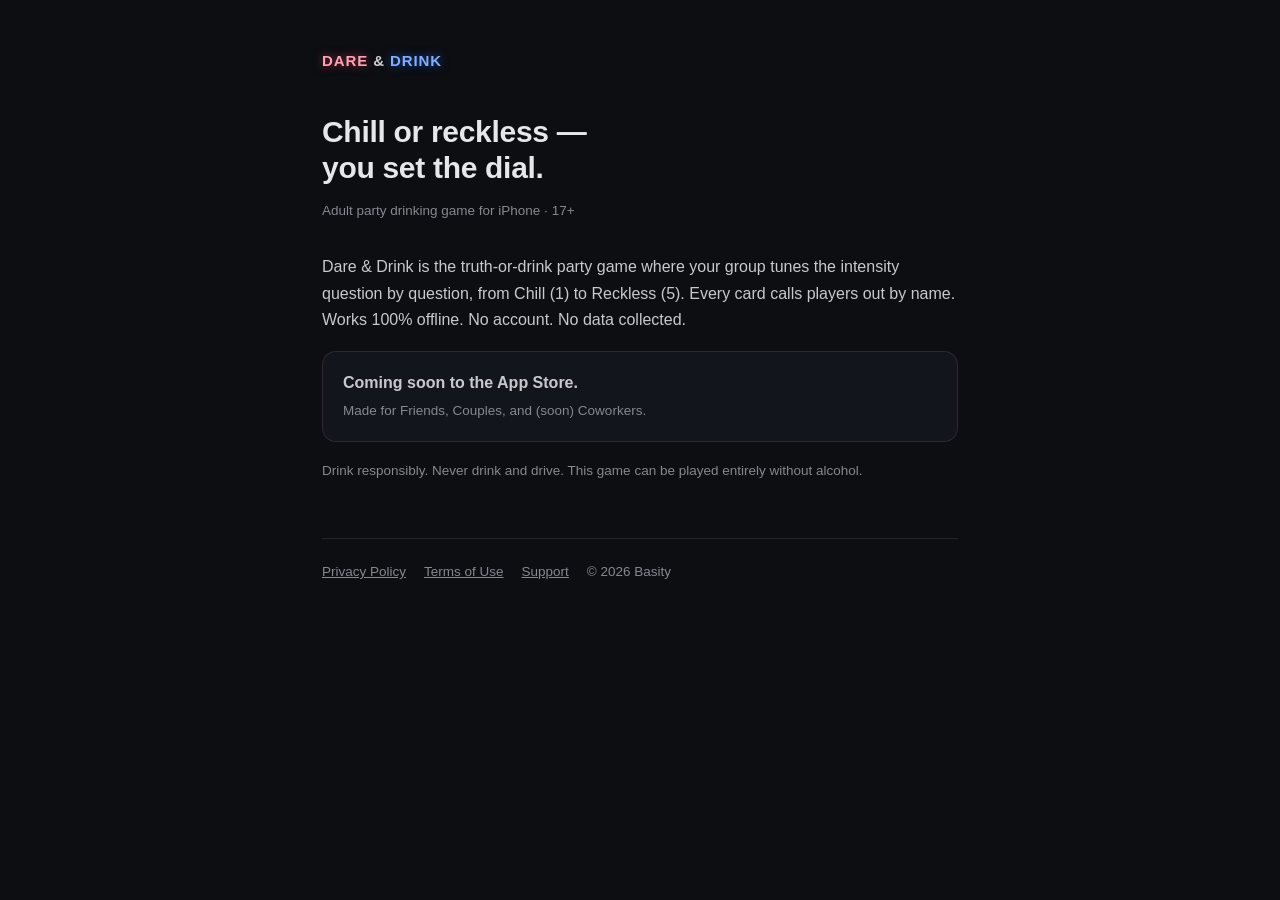
==== index.html @ f2ae45ce "site: privacy, terms, support pages" ====
<!doctype html>
<html lang="en">
<head>
<meta charset="utf-8">
<meta name="viewport" content="width=device-width, initial-scale=1">
<title>Dare &amp; Drink — Adult Party Drinking Game</title>
<meta name="description" content="The truth-or-drink party game where your group sets the dial, from Chill to Reckless. Works offline. No account, no data collected.">
<link rel="stylesheet" href="/_style.css">
</head>
<body>
<div class="wrap">
  <header class="site">
    <a class="brand" href="/"><span class="d">DARE</span> <span class="amp">&amp;</span> <span class="k">DRINK</span></a>
  </header>

  <h1>Chill or reckless —<br>you set the dial.</h1>
  <p class="meta">Adult party drinking game for iPhone · 17+</p>

  <p>Dare &amp; Drink is the truth-or-drink party game where your group tunes the
  intensity question by question, from Chill (1) to Reckless (5). Every card
  calls players out by name. Works 100% offline. No account. No data collected.</p>

  <div class="card">
    <p style="margin:0"><strong>Coming soon to the App Store.</strong><br>
    <span class="note">Made for Friends, Couples, and (soon) Coworkers.</span></p>
  </div>

  <p class="note">Drink responsibly. Never drink and drive. This game can be
  played entirely without alcohol.</p>

  <footer class="site">
    <a href="/privacy/">Privacy Policy</a>
    <a href="/terms/">Terms of Use</a>
    <a href="/support/">Support</a>
    <span>© 2026 Basity</span>
  </footer>
</div>
</body>
</html>
---- _style.css ----
/* Basity.net — shared style (Dare & Drink legal pages) */
:root { color-scheme: dark; }
* { box-sizing: border-box; }
body {
  margin: 0; background: #0c0e12; color: #e7e7e9;
  font: 16px/1.65 -apple-system, BlinkMacSystemFont, "Segoe UI", Roboto, sans-serif;
}
.wrap { max-width: 680px; margin: 0 auto; padding: 48px 22px 64px; }
header.site { margin-bottom: 40px; }
.brand { font-weight: 700; letter-spacing: .06em; font-size: 15px; text-decoration: none; }
.brand .d { color: #fea2b3; text-shadow: 0 0 10px rgba(245,61,104,.6); }
.brand .amp { color: rgba(255,255,255,.8); }
.brand .k { color: #83adff; text-shadow: 0 0 10px rgba(41,112,254,.6); }
h1 { font-size: 30px; line-height: 1.2; margin: 0 0 6px; letter-spacing: -.01em; }
.meta { color: #85888e; font-size: 13.5px; margin-bottom: 32px; }
h2 { font-size: 19px; margin: 34px 0 10px; }
p, li { color: #c9c9cd; }
li { margin: 6px 0; }
a { color: #9591eb; }
.card {
  background: #12151b; border: 1px solid rgba(55,58,65,.6);
  border-radius: 14px; padding: 18px 20px; margin: 18px 0;
}
footer.site {
  margin-top: 56px; padding-top: 22px; font-size: 13.5px; color: #85888e;
  border-top: 1px solid rgba(55,58,65,.5);
  display: flex; gap: 18px; flex-wrap: wrap;
}
footer.site a { color: #85888e; }
.note { font-size: 13.5px; color: #85888e; }
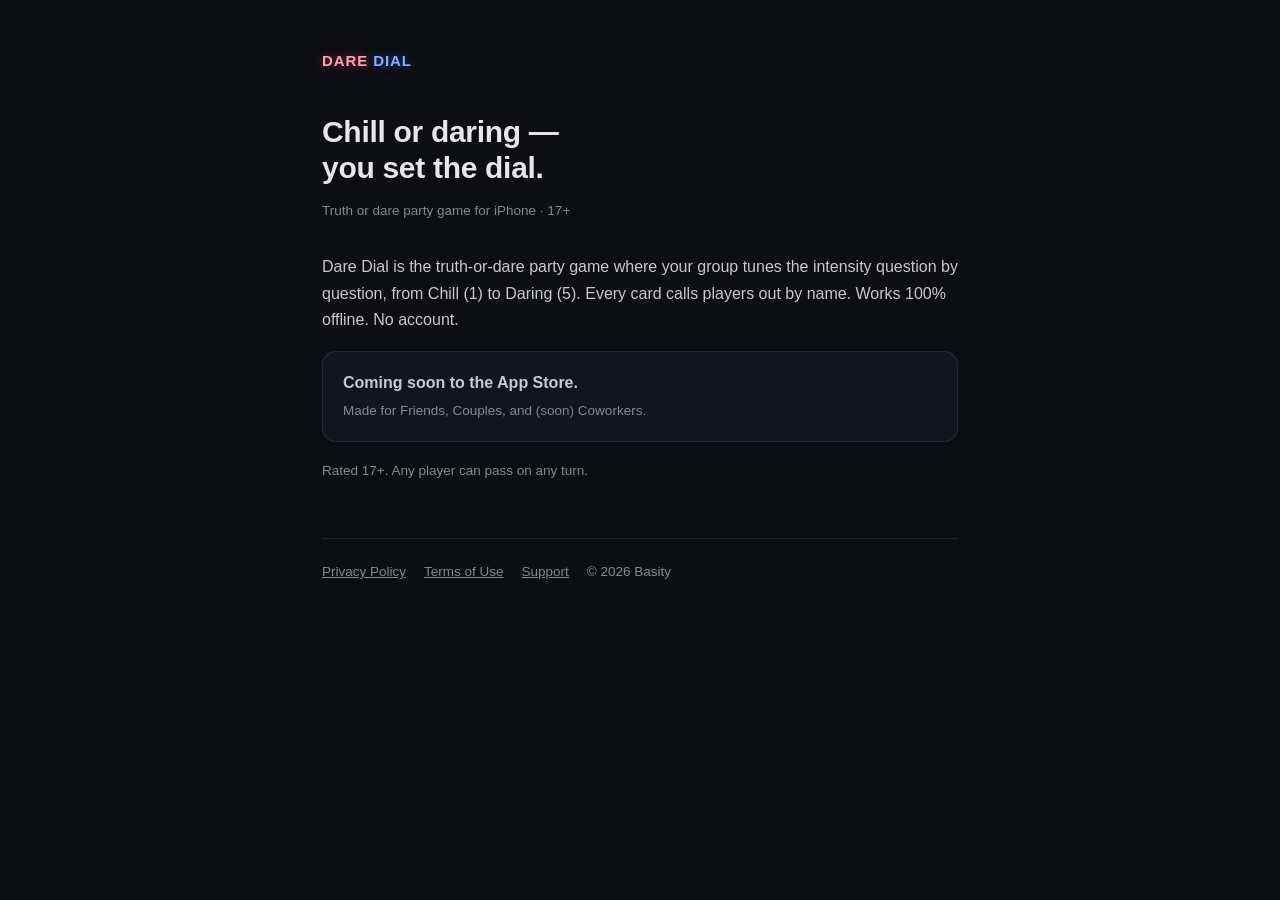
==== commit 051ec524: "fix: đổi thương hiệu Dare & Drink → Dare Dial, gỡ ngôn ngữ rượu khỏi legal pages" ====
--- a/index.html
+++ b/index.html
@@ -3,30 +3,29 @@
 <head>
 <meta charset="utf-8">
 <meta name="viewport" content="width=device-width, initial-scale=1">
-<title>Dare &amp; Drink — Adult Party Drinking Game</title>
-<meta name="description" content="The truth-or-drink party game where your group sets the dial, from Chill to Reckless. Works offline. No account, no data collected.">
+<title>Dare Dial — Truth or Dare Party Game</title>
+<meta name="description" content="The truth-or-dare party game where your group sets the dial, from Chill to Daring. Works offline. No account.">
 <link rel="stylesheet" href="/_style.css">
 </head>
 <body>
 <div class="wrap">
   <header class="site">
-    <a class="brand" href="/"><span class="d">DARE</span> <span class="amp">&amp;</span> <span class="k">DRINK</span></a>
+    <a class="brand" href="/"><span class="d">DARE</span> <span class="k">DIAL</span></a>
   </header>
 
-  <h1>Chill or reckless —<br>you set the dial.</h1>
-  <p class="meta">Adult party drinking game for iPhone · 17+</p>
+  <h1>Chill or daring —<br>you set the dial.</h1>
+  <p class="meta">Truth or dare party game for iPhone · 17+</p>
 
-  <p>Dare &amp; Drink is the truth-or-drink party game where your group tunes the
-  intensity question by question, from Chill (1) to Reckless (5). Every card
-  calls players out by name. Works 100% offline. No account. No data collected.</p>
+  <p>Dare Dial is the truth-or-dare party game where your group tunes the
+  intensity question by question, from Chill (1) to Daring (5). Every card
+  calls players out by name. Works 100% offline. No account.</p>
 
   <div class="card">
     <p style="margin:0"><strong>Coming soon to the App Store.</strong><br>
     <span class="note">Made for Friends, Couples, and (soon) Coworkers.</span></p>
   </div>
 
-  <p class="note">Drink responsibly. Never drink and drive. This game can be
-  played entirely without alcohol.</p>
+  <p class="note">Rated 17+. Any player can pass on any turn.</p>
 
   <footer class="site">
     <a href="/privacy/">Privacy Policy</a>
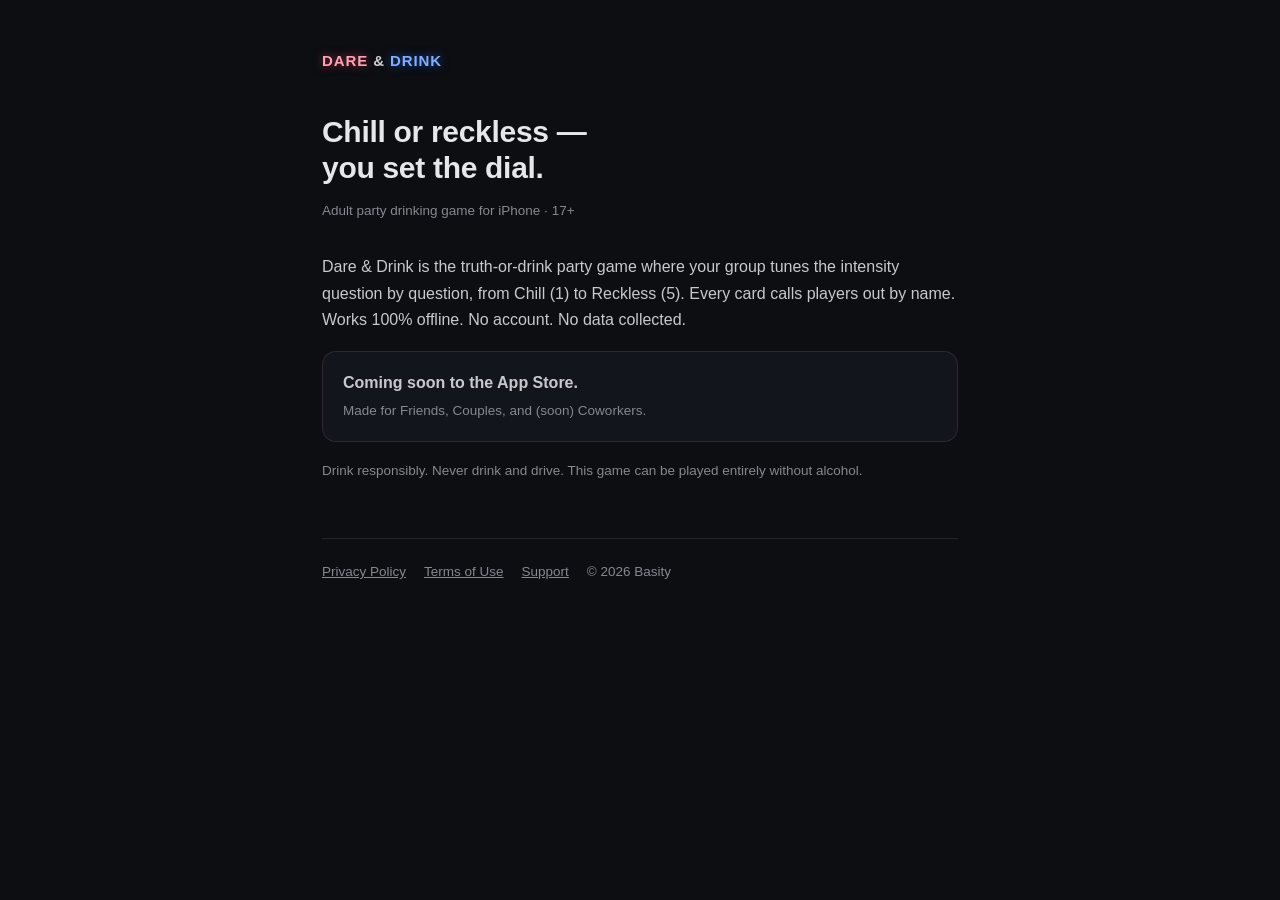
==== commit d43abfc0: "Revert "fix: đổi thương hiệu Dare & Drink → Dare Dial, gỡ ngôn ngữ rượu khỏi legal pages" This rever" ====
--- a/index.html
+++ b/index.html
@@ -3,29 +3,30 @@
 <head>
 <meta charset="utf-8">
 <meta name="viewport" content="width=device-width, initial-scale=1">
-<title>Dare Dial — Truth or Dare Party Game</title>
-<meta name="description" content="The truth-or-dare party game where your group sets the dial, from Chill to Daring. Works offline. No account.">
+<title>Dare &amp; Drink — Adult Party Drinking Game</title>
+<meta name="description" content="The truth-or-drink party game where your group sets the dial, from Chill to Reckless. Works offline. No account, no data collected.">
 <link rel="stylesheet" href="/_style.css">
 </head>
 <body>
 <div class="wrap">
   <header class="site">
-    <a class="brand" href="/"><span class="d">DARE</span> <span class="k">DIAL</span></a>
+    <a class="brand" href="/"><span class="d">DARE</span> <span class="amp">&amp;</span> <span class="k">DRINK</span></a>
   </header>
 
-  <h1>Chill or daring —<br>you set the dial.</h1>
-  <p class="meta">Truth or dare party game for iPhone · 17+</p>
+  <h1>Chill or reckless —<br>you set the dial.</h1>
+  <p class="meta">Adult party drinking game for iPhone · 17+</p>
 
-  <p>Dare Dial is the truth-or-dare party game where your group tunes the
-  intensity question by question, from Chill (1) to Daring (5). Every card
-  calls players out by name. Works 100% offline. No account.</p>
+  <p>Dare &amp; Drink is the truth-or-drink party game where your group tunes the
+  intensity question by question, from Chill (1) to Reckless (5). Every card
+  calls players out by name. Works 100% offline. No account. No data collected.</p>
 
   <div class="card">
     <p style="margin:0"><strong>Coming soon to the App Store.</strong><br>
     <span class="note">Made for Friends, Couples, and (soon) Coworkers.</span></p>
   </div>
 
-  <p class="note">Rated 17+. Any player can pass on any turn.</p>
+  <p class="note">Drink responsibly. Never drink and drive. This game can be
+  played entirely without alcohol.</p>
 
   <footer class="site">
     <a href="/privacy/">Privacy Policy</a>
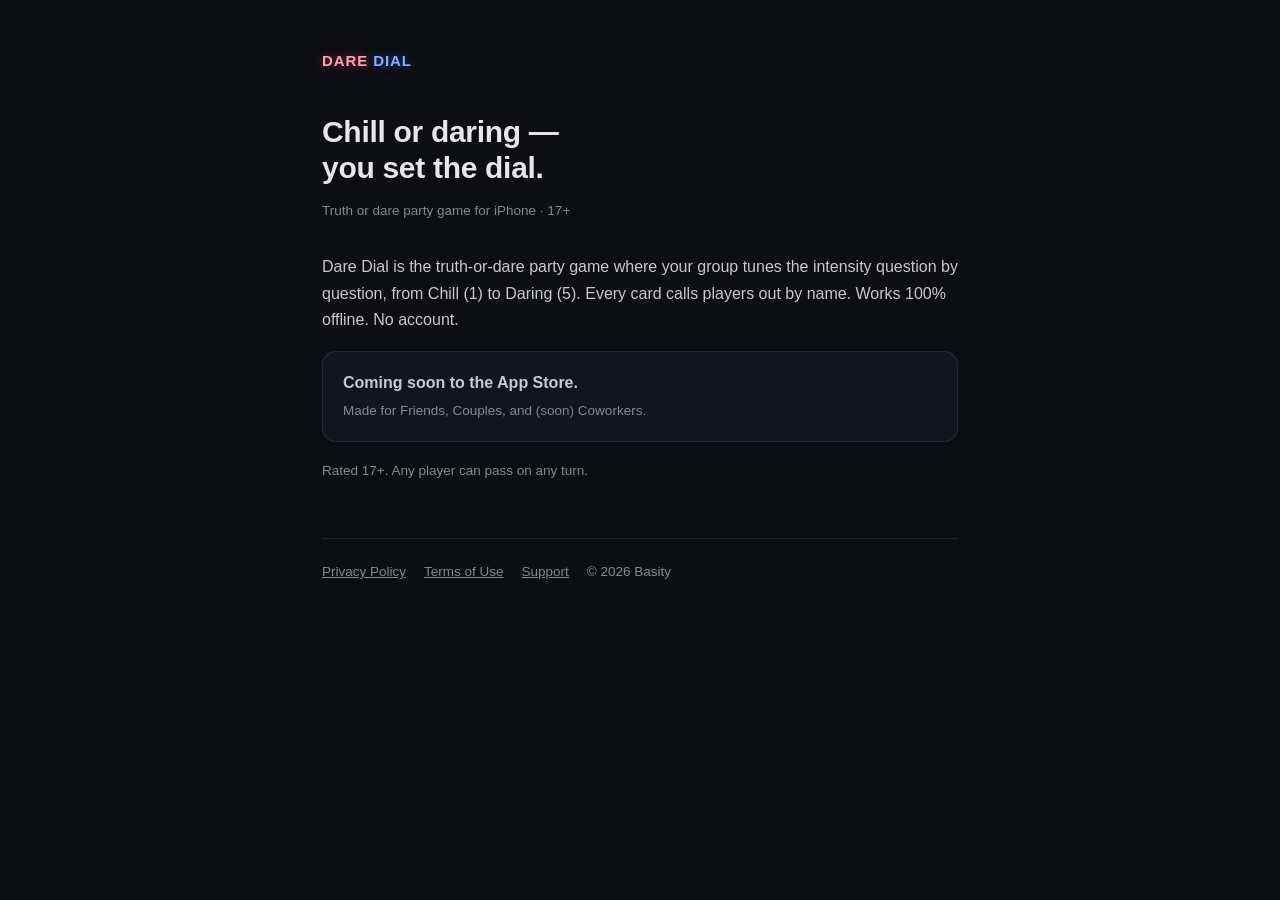
==== commit f4216380: "fix: đổi thương hiệu sang Dare Dial, gỡ ngôn ngữ rượu khỏi legal pages" ====
--- a/index.html
+++ b/index.html
@@ -3,30 +3,29 @@
 <head>
 <meta charset="utf-8">
 <meta name="viewport" content="width=device-width, initial-scale=1">
-<title>Dare &amp; Drink — Adult Party Drinking Game</title>
-<meta name="description" content="The truth-or-drink party game where your group sets the dial, from Chill to Reckless. Works offline. No account, no data collected.">
+<title>Dare Dial — Truth or Dare Party Game</title>
+<meta name="description" content="The truth-or-dare party game where your group sets the dial, from Chill to Daring. Works offline. No account.">
 <link rel="stylesheet" href="/_style.css">
 </head>
 <body>
 <div class="wrap">
   <header class="site">
-    <a class="brand" href="/"><span class="d">DARE</span> <span class="amp">&amp;</span> <span class="k">DRINK</span></a>
+    <a class="brand" href="/"><span class="d">DARE</span> <span class="k">DIAL</span></a>
   </header>
 
-  <h1>Chill or reckless —<br>you set the dial.</h1>
-  <p class="meta">Adult party drinking game for iPhone · 17+</p>
+  <h1>Chill or daring —<br>you set the dial.</h1>
+  <p class="meta">Truth or dare party game for iPhone · 17+</p>
 
-  <p>Dare &amp; Drink is the truth-or-drink party game where your group tunes the
-  intensity question by question, from Chill (1) to Reckless (5). Every card
-  calls players out by name. Works 100% offline. No account. No data collected.</p>
+  <p>Dare Dial is the truth-or-dare party game where your group tunes the
+  intensity question by question, from Chill (1) to Daring (5). Every card
+  calls players out by name. Works 100% offline. No account.</p>
 
   <div class="card">
     <p style="margin:0"><strong>Coming soon to the App Store.</strong><br>
     <span class="note">Made for Friends, Couples, and (soon) Coworkers.</span></p>
   </div>
 
-  <p class="note">Drink responsibly. Never drink and drive. This game can be
-  played entirely without alcohol.</p>
+  <p class="note">Rated 17+. Any player can pass on any turn.</p>
 
   <footer class="site">
     <a href="/privacy/">Privacy Policy</a>
--- a/_style.css
+++ b/_style.css
@@ -1,4 +1,4 @@
-/* Basity.net — shared style (Dare & Drink legal pages) */
+/* Basity.net — shared style (legal pages) */
 :root { color-scheme: dark; }
 * { box-sizing: border-box; }
 body {
